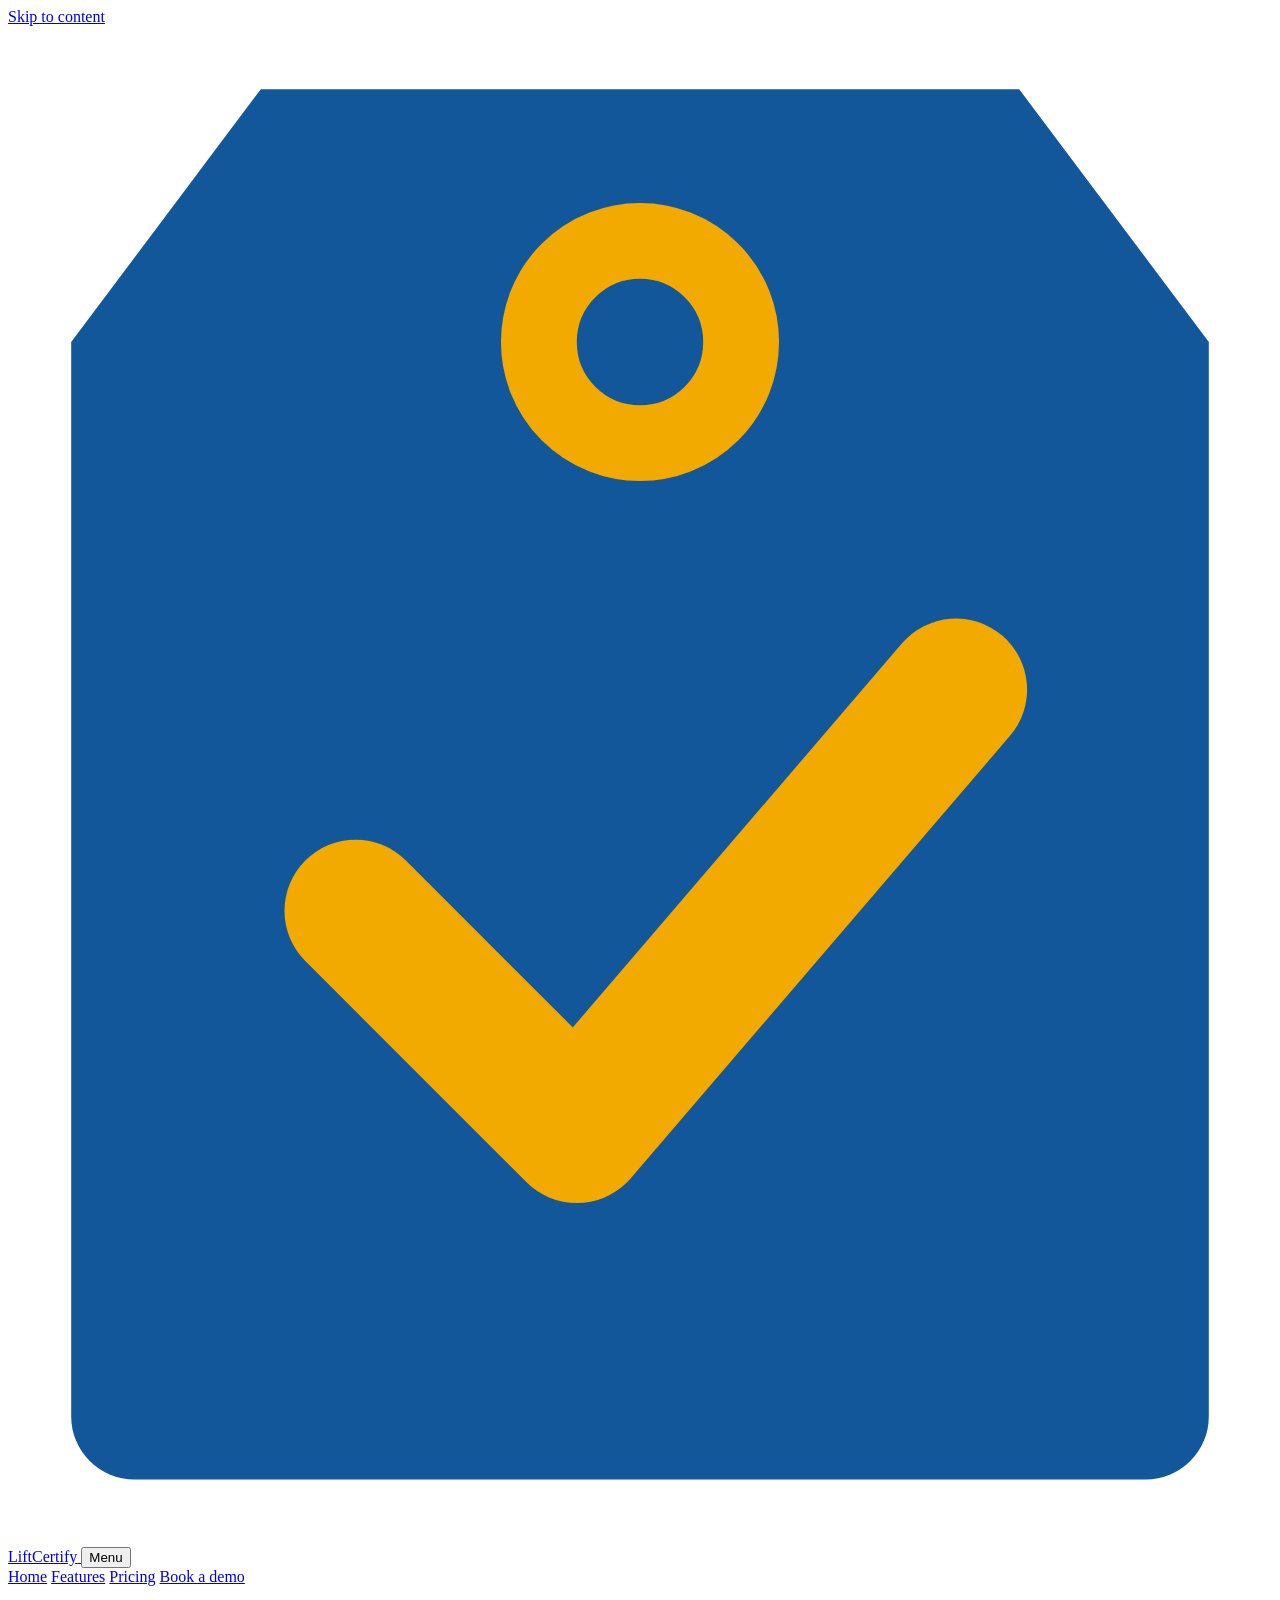
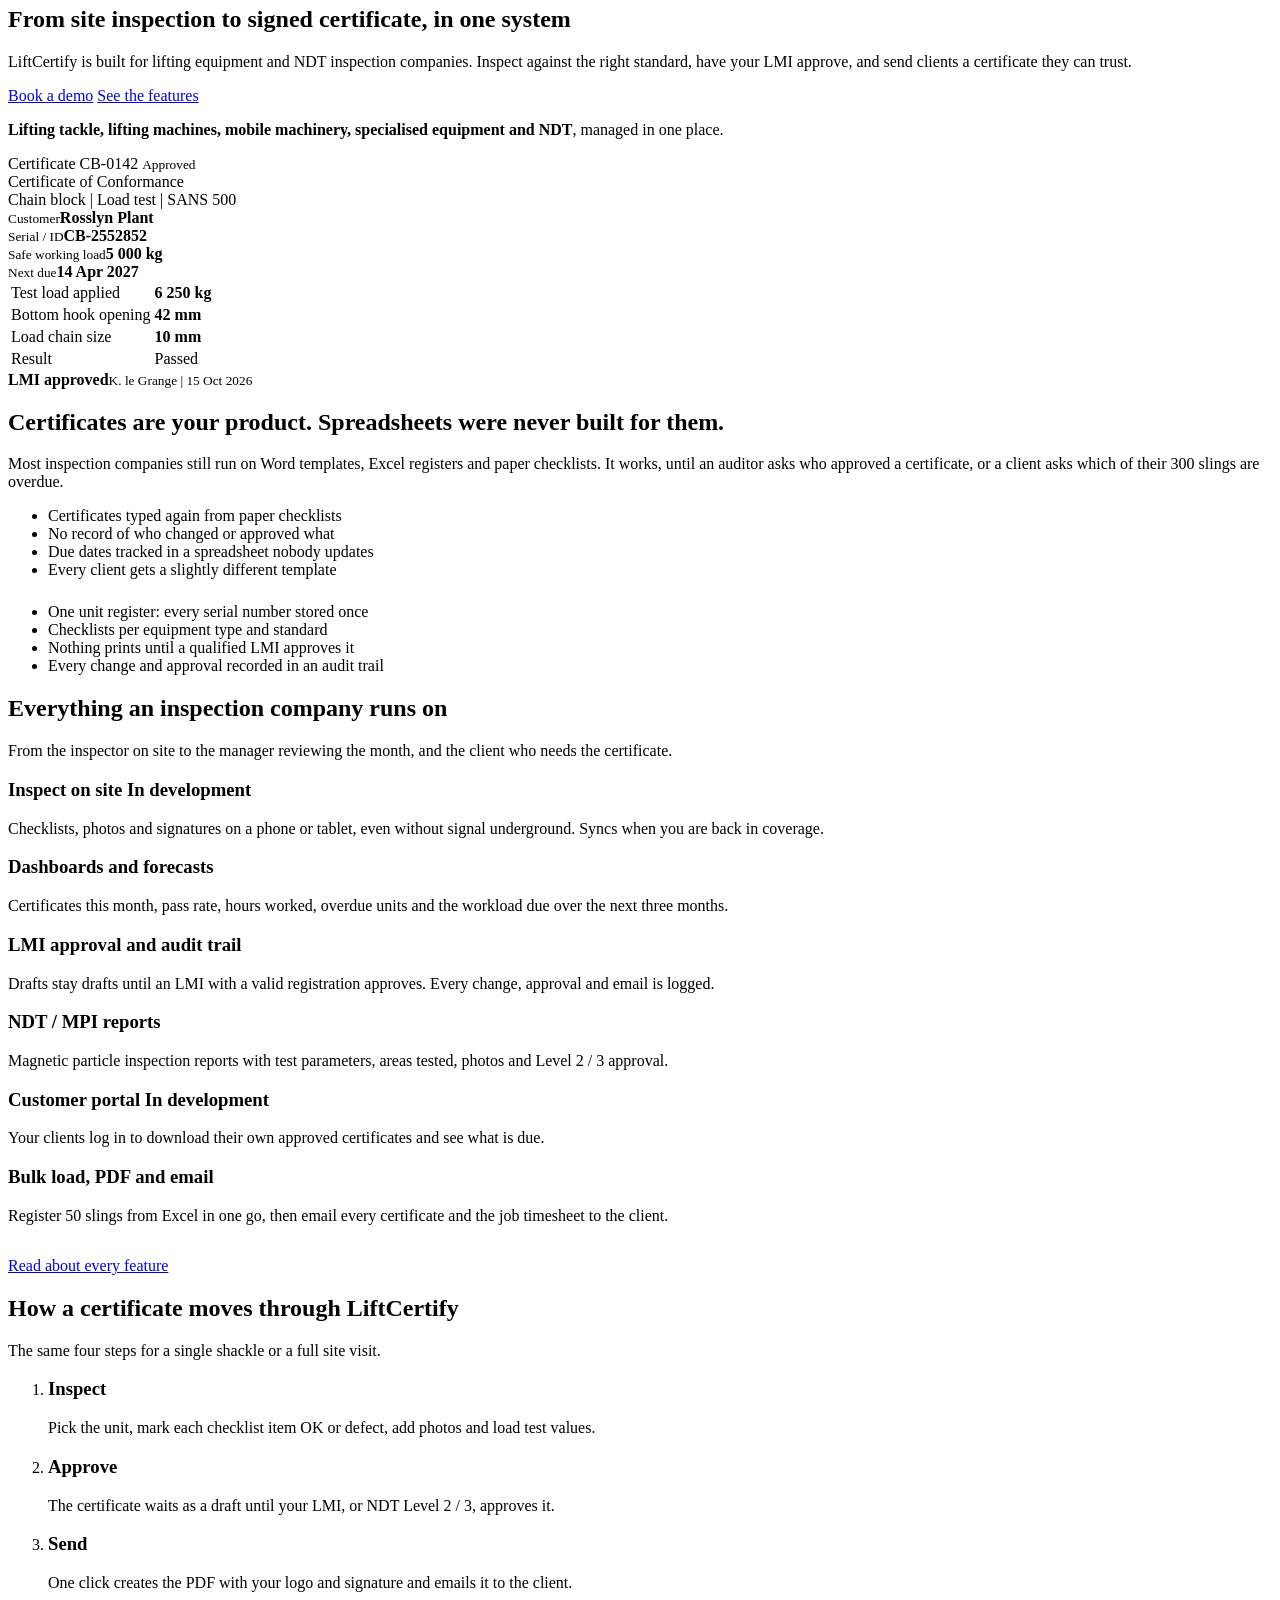
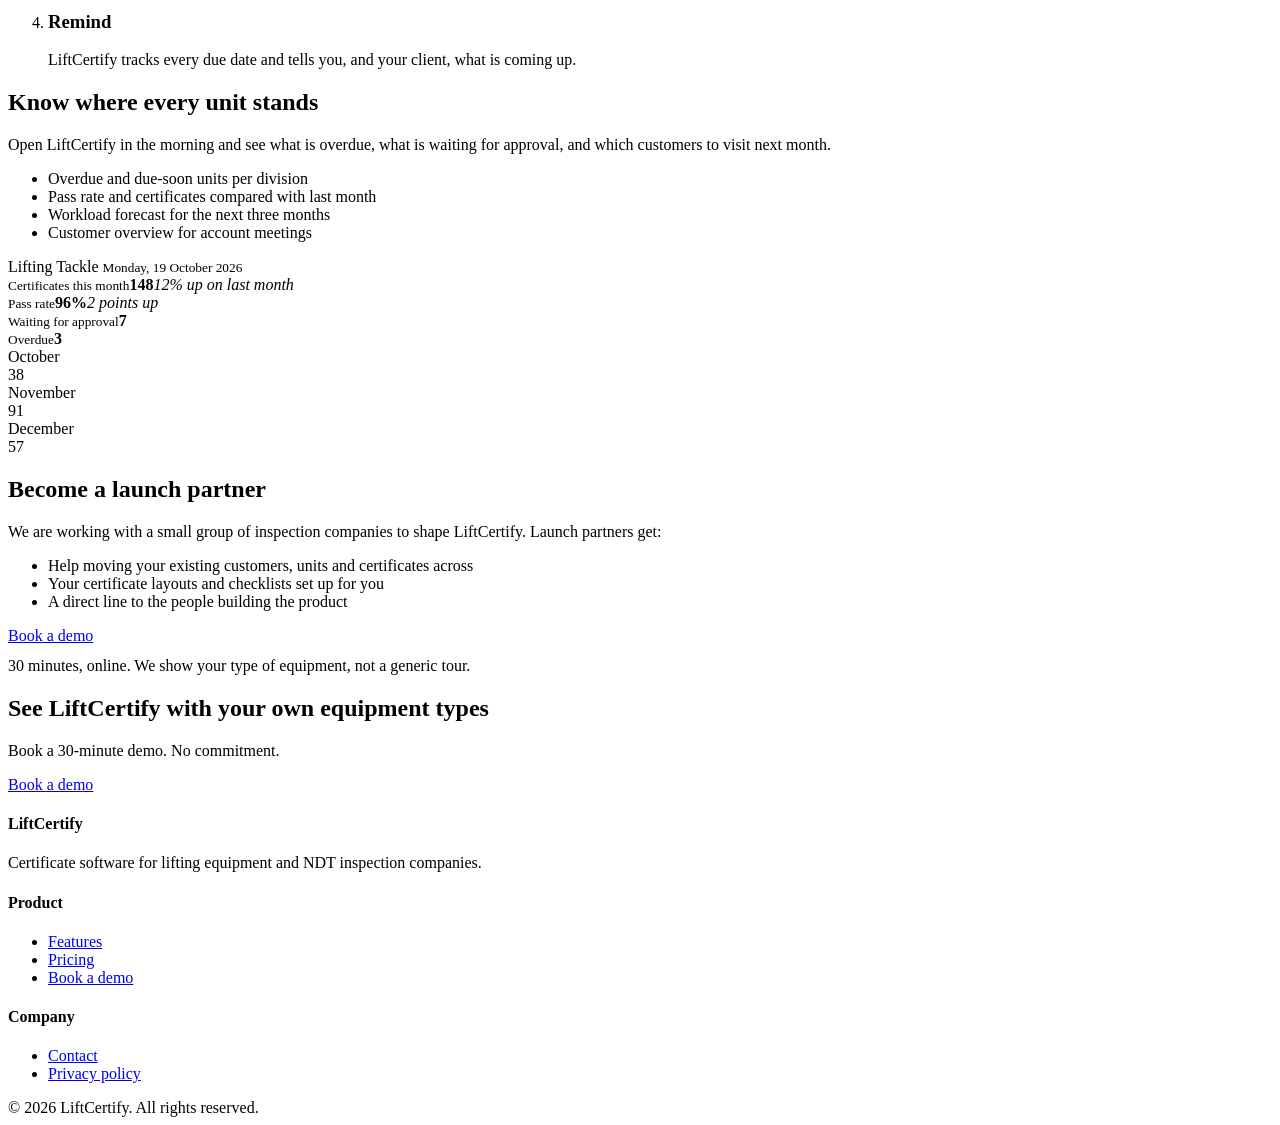
==== index.html @ 9e3fe544 "Add files via upload" ====
<!DOCTYPE html>
<html lang="en">
<head>
  <meta charset="utf-8">
  <meta name="viewport" content="width=device-width, initial-scale=1">
  <title>LiftCertify | Inspection certificates for lifting and NDT companies</title>
  <meta name="description" content="LiftCertify is certificate software for lifting equipment and NDT inspection companies: checklists per standard, LMI approval, audit trail, PDF and email, dashboards.">
  <link rel="icon" href="favicon.svg" type="image/svg+xml">
  <link rel="preconnect" href="https://fonts.googleapis.com">
  <link rel="preconnect" href="https://fonts.gstatic.com" crossorigin>
  <link href="https://fonts.googleapis.com/css2?family=IBM+Plex+Sans:wght@400;500;600&family=IBM+Plex+Sans+Condensed:wght@600;700&display=swap" rel="stylesheet">
  <link rel="stylesheet" href="css/styles.css">
</head>
<body>
  <a class="skip-link" href="#main">Skip to content</a>

  <header class="site-header">
    <div class="wrap">
      <a class="brand" href="index.html" aria-label="LiftCertify home">
        <svg class="brand-mark" viewBox="0 0 40 48" aria-hidden="true">
          <path d="M8 2h24l6 8v34a2 2 0 0 1-2 2H4a2 2 0 0 1-2-2V10z" fill="#13579B"/>
          <circle cx="20" cy="10" r="3.2" fill="none" stroke="#F2A900" stroke-width="2.4"/>
          <path d="M11 28l7 7 12-14" fill="none" stroke="#F2A900" stroke-width="4.5" stroke-linecap="round" stroke-linejoin="round"/>
        </svg>
        <span class="brand-name">Lift<span>Certify</span></span>
      </a>
      <button class="nav-toggle" aria-expanded="false" aria-controls="nav">Menu</button>
      <nav class="nav" id="nav" aria-label="Main">
        <a href="index.html" aria-current="page">Home</a>
        <a href="features.html">Features</a>
        <a href="contact.html">Pricing</a>
        <a class="btn btn-demo" href="contact.html#book">Book a demo</a>
      </nav>
    </div>
  </header>

  <main id="main">
    <!-- hero -->
    <section class="hero">
      <div class="wrap">
        <div>
          <h1>From site inspection to signed certificate, in one system</h1>
          <p class="lead">LiftCertify is built for lifting equipment and NDT inspection companies. Inspect against the right standard, have your LMI approve, and send clients a certificate they can trust.</p>
          <div class="hero-actions">
            <a class="btn btn-demo" href="contact.html#book">Book a demo</a>
            <a class="btn btn-light" href="features.html">See the features</a>
          </div>
          <p class="hero-proof"><strong>Lifting tackle, lifting machines, mobile machinery, specialised equipment and NDT</strong>, managed in one place.</p>
        </div>

        <div class="hero-visual" aria-label="Example of an approved certificate in LiftCertify">
          <div class="mock cert-mock">
            <div class="mock-bar">Certificate CB-0142 <small>Approved</small></div>
            <div class="mock-body">
              <div class="cert-title">Certificate of Conformance</div>
              <div class="cert-sub">Chain block  |  Load test  |  SANS 500</div>
              <div class="mock-grid">
                <div class="mock-field"><small>Customer</small><b>Rosslyn Plant</b></div>
                <div class="mock-field"><small>Serial / ID</small><b>CB-2552852</b></div>
                <div class="mock-field"><small>Safe working load</small><b>5 000 kg</b></div>
                <div class="mock-field"><small>Next due</small><b>14 Apr 2027</b></div>
              </div>
              <table class="cert-rows" aria-label="Load test criteria">
                <tr><td>Test load applied</td><td><b>6 250 kg</b></td></tr>
                <tr><td>Bottom hook opening</td><td><b>42 mm</b></td></tr>
                <tr><td>Load chain size</td><td><b>10 mm</b></td></tr>
                <tr><td>Result</td><td class="mock-pass">Passed</td></tr>
              </table>
            </div>
          </div>
          <div class="stamp" aria-hidden="true"><b>LMI approved</b><small>K. le Grange  |  15 Oct 2026</small></div>
        </div>
      </div>
      <div class="hazard" aria-hidden="true"></div>
    </section>

    <!-- problem / answer -->
    <section class="section">
      <div class="wrap two-col">
        <div>
          <h2>Certificates are your product. Spreadsheets were never built for them.</h2>
          <p class="lead">Most inspection companies still run on Word templates, Excel registers and paper checklists. It works, until an auditor asks who approved a certificate, or a client asks which of their 300 slings are overdue.</p>
        </div>
        <div>
          <ul class="check-list cross-list" aria-label="Without LiftCertify">
            <li>Certificates typed again from paper checklists</li>
            <li>No record of who changed or approved what</li>
            <li>Due dates tracked in a spreadsheet nobody updates</li>
            <li>Every client gets a slightly different template</li>
          </ul>
          <ul class="check-list" aria-label="With LiftCertify" style="margin-top:24px">
            <li>One unit register: every serial number stored once</li>
            <li>Checklists per equipment type and standard</li>
            <li>Nothing prints until a qualified LMI approves it</li>
            <li>Every change and approval recorded in an audit trail</li>
          </ul>
        </div>
      </div>
    </section>

    <!-- features overview, in order of what inspectors told us matters -->
    <section class="section section-grey">
      <div class="wrap">
        <div class="section-head">
          <h2>Everything an inspection company runs on</h2>
          <p>From the inspector on site to the manager reviewing the month, and the client who needs the certificate.</p>
        </div>
        <div class="feature-list">
          <div class="feature-item">
            <h3>Inspect on site <span class="tag-soon">In development</span></h3>
            <p>Checklists, photos and signatures on a phone or tablet, even without signal underground. Syncs when you are back in coverage.</p>
          </div>
          <div class="feature-item">
            <h3>Dashboards and forecasts</h3>
            <p>Certificates this month, pass rate, hours worked, overdue units and the workload due over the next three months.</p>
          </div>
          <div class="feature-item">
            <h3>LMI approval and audit trail</h3>
            <p>Drafts stay drafts until an LMI with a valid registration approves. Every change, approval and email is logged.</p>
          </div>
          <div class="feature-item">
            <h3>NDT / MPI reports</h3>
            <p>Magnetic particle inspection reports with test parameters, areas tested, photos and Level 2 / 3 approval.</p>
          </div>
          <div class="feature-item">
            <h3>Customer portal <span class="tag-soon">In development</span></h3>
            <p>Your clients log in to download their own approved certificates and see what is due.</p>
          </div>
          <div class="feature-item">
            <h3>Bulk load, PDF and email</h3>
            <p>Register 50 slings from Excel in one go, then email every certificate and the job timesheet to the client.</p>
          </div>
        </div>
        <p style="margin-top:32px"><a href="features.html">Read about every feature</a></p>
      </div>
    </section>

    <!-- how it works: a real sequence -->
    <section class="section section-navy">
      <div class="wrap">
        <div class="section-head">
          <h2>How a certificate moves through LiftCertify</h2>
          <p>The same four steps for a single shackle or a full site visit.</p>
        </div>
        <ol class="steps">
          <li><h3>Inspect</h3><p>Pick the unit, mark each checklist item OK or defect, add photos and load test values.</p></li>
          <li><h3>Approve</h3><p>The certificate waits as a draft until your LMI, or NDT Level 2 / 3, approves it.</p></li>
          <li><h3>Send</h3><p>One click creates the PDF with your logo and signature and emails it to the client.</p></li>
          <li><h3>Remind</h3><p>LiftCertify tracks every due date and tells you, and your client, what is coming up.</p></li>
        </ol>
      </div>
    </section>

    <!-- dashboard preview -->
    <section class="section">
      <div class="wrap two-col" style="align-items:center">
        <div>
          <h2>Know where every unit stands</h2>
          <p class="lead">Open LiftCertify in the morning and see what is overdue, what is waiting for approval, and which customers to visit next month.</p>
          <ul class="check-list">
            <li>Overdue and due-soon units per division</li>
            <li>Pass rate and certificates compared with last month</li>
            <li>Workload forecast for the next three months</li>
            <li>Customer overview for account meetings</li>
          </ul>
        </div>
        <div class="mock" aria-label="Example of the LiftCertify dashboard">
          <div class="mock-bar">Lifting Tackle <small>Monday, 19 October 2026</small></div>
          <div class="mock-body">
            <div class="kpis">
              <div class="kpi"><small>Certificates this month</small><b>148</b><em>12% up on last month</em></div>
              <div class="kpi"><small>Pass rate</small><b>96%</b><em>2 points up</em></div>
              <div class="kpi warn"><small>Waiting for approval</small><b>7</b></div>
              <div class="kpi bad"><small>Overdue</small><b>3</b></div>
            </div>
            <div class="forecast" aria-label="Units due per month">
              <div class="forecast-row"><span>October</span><div class="forecast-bar" style="width:42%"></div><span>38</span></div>
              <div class="forecast-row"><span>November</span><div class="forecast-bar" style="width:100%"></div><span>91</span></div>
              <div class="forecast-row"><span>December</span><div class="forecast-bar" style="width:63%"></div><span>57</span></div>
            </div>
          </div>
        </div>
      </div>
    </section>

    <!-- launch partners: placeholder until testimonials exist -->
    <section class="section section-grey">
      <div class="wrap">
        <div class="partner">
          <div>
            <h2>Become a launch partner</h2>
            <p class="lead">We are working with a small group of inspection companies to shape LiftCertify. Launch partners get:</p>
            <ul>
              <li>Help moving your existing customers, units and certificates across</li>
              <li>Your certificate layouts and checklists set up for you</li>
              <li>A direct line to the people building the product</li>
            </ul>
          </div>
          <div>
            <a class="btn btn-demo" href="contact.html#book">Book a demo</a>
            <p class="form-note" style="margin-top:12px">30 minutes, online. We show your type of equipment, not a generic tour.</p>
          </div>
        </div>
      </div>
    </section>
  </main>

  <section class="cta-band">
    <div class="wrap">
      <div>
        <h2>See LiftCertify with your own equipment types</h2>
        <p>Book a 30-minute demo. No commitment.</p>
      </div>
      <a class="btn btn-demo" href="contact.html#book">Book a demo</a>
    </div>
  </section>

  <footer class="site-footer">
    <div class="wrap">
      <div class="footer-grid">
        <div>
          <h4>LiftCertify</h4>
          <p>Certificate software for lifting equipment and NDT inspection companies.</p>
        </div>
        <div>
          <h4>Product</h4>
          <ul>
            <li><a href="features.html">Features</a></li>
            <li><a href="contact.html">Pricing</a></li>
            <li><a href="contact.html#book">Book a demo</a></li>
          </ul>
        </div>
        <div>
          <h4>Company</h4>
          <ul>
            <li><a href="contact.html#contact">Contact</a></li>
            <li><a href="privacy.html">Privacy policy</a></li>
          </ul>
        </div>
      </div>
      <div class="footer-bottom">&copy; <span data-year>2026</span> LiftCertify. All rights reserved.</div>
    </div>
  </footer>

  <script src="js/site.js"></script>
</body>
</html>
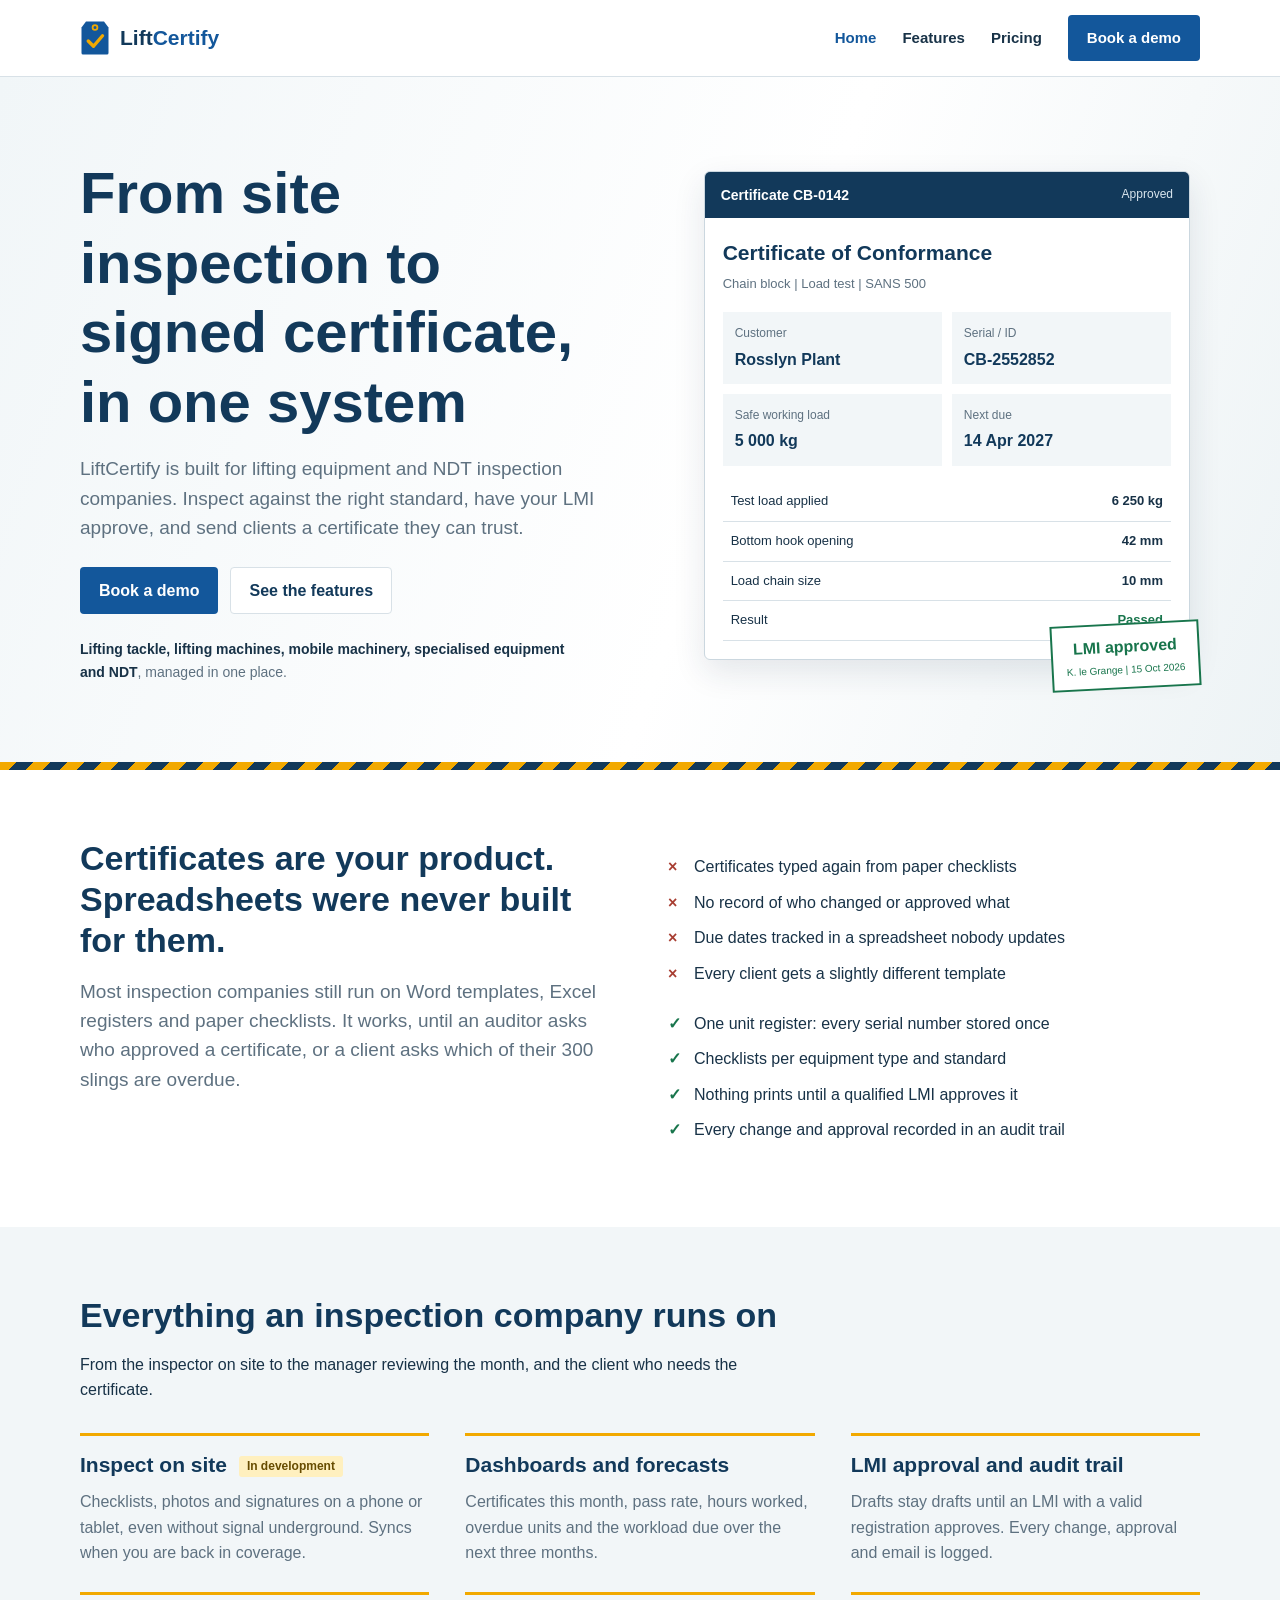
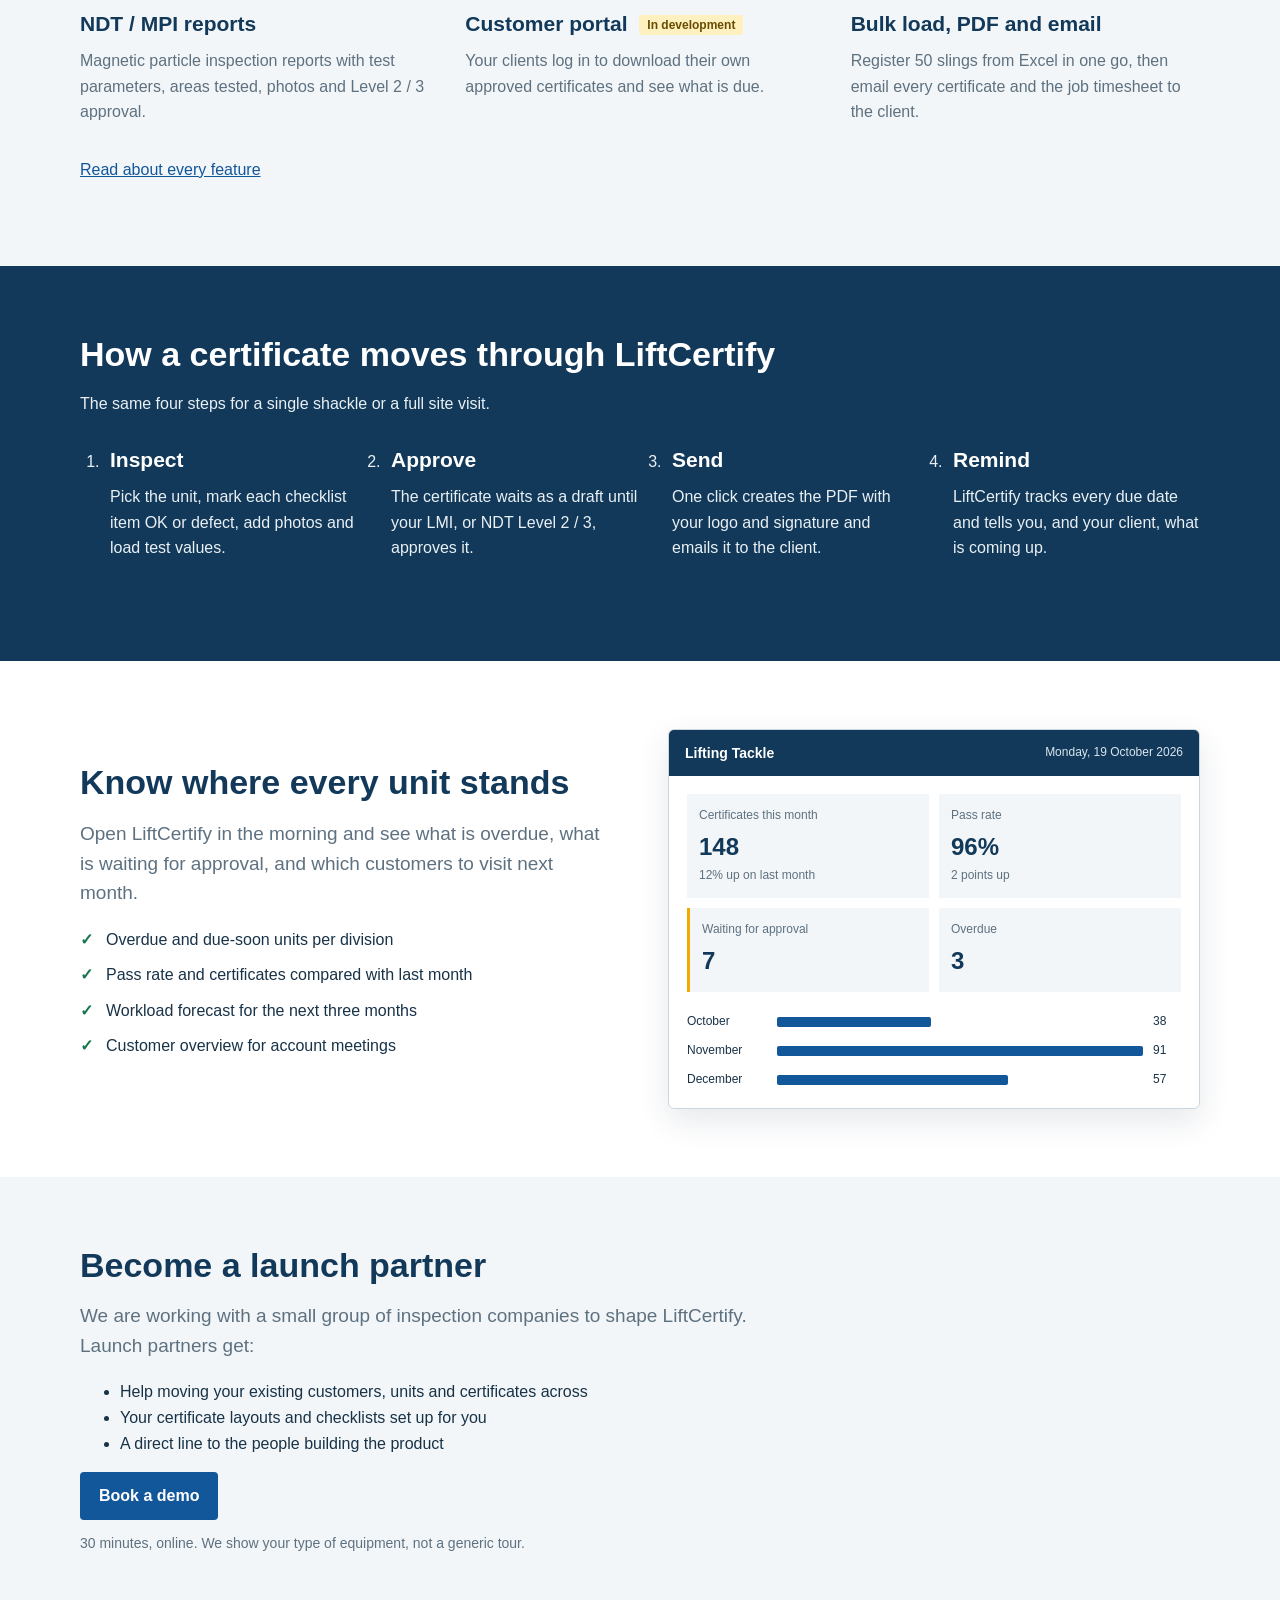
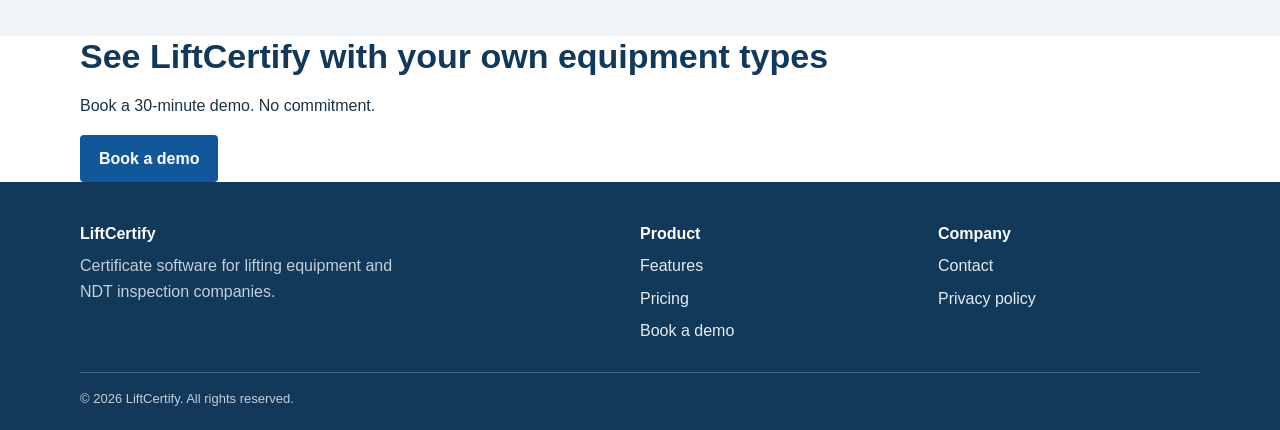
==== commit aafda39e: "Fix stylesheet paths and logo size" ====
--- a/index.html
+++ b/index.html
@@ -17,7 +17,7 @@
   <header class="site-header">
     <div class="wrap">
       <a class="brand" href="index.html" aria-label="LiftCertify home">
-        <svg class="brand-mark" viewBox="0 0 40 48" aria-hidden="true">
+        <svg class="brand-mark" width="30" height="36" viewBox="0 0 40 48" aria-hidden="true">
           <path d="M8 2h24l6 8v34a2 2 0 0 1-2 2H4a2 2 0 0 1-2-2V10z" fill="#13579B"/>
           <circle cx="20" cy="10" r="3.2" fill="none" stroke="#F2A900" stroke-width="2.4"/>
           <path d="M11 28l7 7 12-14" fill="none" stroke="#F2A900" stroke-width="4.5" stroke-linecap="round" stroke-linejoin="round"/>
--- a/css/styles.css
+++ b/css/styles.css
@@ -0,0 +1,959 @@
+:root {
+  color-scheme: light;
+  --ink: #183247;
+  --navy: #12395a;
+  --blue: #13579b;
+  --blue-dark: #104579;
+  --amber: #f2a900;
+  --paper: #ffffff;
+  --surface: #f2f6f8;
+  --line: #d8e1e7;
+  --muted: #5e7180;
+  --green: #18754c;
+  --red: #a83e32;
+  font-family: "IBM Plex Sans", sans-serif;
+  color: var(--ink);
+  background: var(--paper);
+}
+
+* {
+  box-sizing: border-box;
+}
+
+html {
+  scroll-behavior: smooth;
+}
+
+body {
+  min-width: 320px;
+  margin: 0;
+  font-size: 16px;
+  line-height: 1.6;
+}
+
+img,
+svg {
+  display: block;
+}
+
+a {
+  color: var(--blue);
+}
+
+a:hover {
+  color: var(--blue-dark);
+}
+
+button,
+input,
+select,
+textarea {
+  font: inherit;
+}
+
+button,
+a {
+  touch-action: manipulation;
+}
+
+:focus-visible {
+  outline: 3px solid var(--amber);
+  outline-offset: 3px;
+}
+
+.wrap {
+  width: min(1120px, calc(100% - 40px));
+  margin-inline: auto;
+}
+
+.skip-link {
+  position: absolute;
+  z-index: 10;
+  top: 8px;
+  left: 8px;
+  padding: 8px 12px;
+  transform: translateY(-150%);
+  color: var(--paper);
+  background: var(--navy);
+}
+
+.skip-link:focus {
+  transform: translateY(0);
+}
+
+.site-header {
+  position: relative;
+  z-index: 2;
+  border-bottom: 1px solid var(--line);
+  background: var(--paper);
+}
+
+.site-header > .wrap,
+.site-header .wrap {
+  display: flex;
+  min-height: 76px;
+  align-items: center;
+  justify-content: space-between;
+  gap: 24px;
+}
+
+.brand {
+  display: inline-flex;
+  align-items: center;
+  gap: 10px;
+  color: var(--navy);
+  text-decoration: none;
+}
+
+.brand-mark {
+  flex: none;
+  width: 30px;
+  height: 36px;
+}
+
+.brand-name {
+  font-size: 21px;
+  font-weight: 700;
+}
+
+.brand-name span {
+  color: var(--blue);
+}
+
+.nav {
+  display: flex;
+  align-items: center;
+  gap: 26px;
+}
+
+.nav a {
+  color: var(--ink);
+  font-size: 15px;
+  font-weight: 600;
+  text-decoration: none;
+}
+
+.nav a:hover,
+.nav a[aria-current="page"] {
+  color: var(--blue);
+}
+
+.nav .btn-demo {
+  color: var(--paper);
+}
+
+.nav-toggle {
+  display: none;
+  padding: 8px 12px;
+  border: 1px solid var(--line);
+  border-radius: 4px;
+  color: var(--ink);
+  background: var(--paper);
+  cursor: pointer;
+}
+
+h1,
+h2,
+h3,
+h4,
+p {
+  margin-top: 0;
+}
+
+h1,
+h2,
+h3,
+h4 {
+  color: var(--navy);
+  line-height: 1.2;
+}
+
+h1,
+h2 {
+  font-family: "IBM Plex Sans Condensed", "IBM Plex Sans", sans-serif;
+}
+
+h1 {
+  max-width: 760px;
+  margin-bottom: 18px;
+  font-size: clamp(38px, 5vw, 58px);
+}
+
+h2 {
+  margin-bottom: 16px;
+  font-size: 34px;
+}
+
+h3 {
+  margin-bottom: 12px;
+  font-size: 21px;
+}
+
+.lead {
+  max-width: 720px;
+  color: var(--muted);
+  font-size: 19px;
+  line-height: 1.55;
+}
+
+.btn {
+  display: inline-flex;
+  min-height: 46px;
+  align-items: center;
+  justify-content: center;
+  padding: 10px 18px;
+  border: 1px solid transparent;
+  border-radius: 4px;
+  font-weight: 600;
+  text-align: center;
+  text-decoration: none;
+  cursor: pointer;
+}
+
+.btn-demo {
+  color: var(--paper);
+  background: var(--blue);
+}
+
+.btn-demo:hover {
+  color: var(--paper);
+  background: var(--blue-dark);
+}
+
+.btn-light {
+  border-color: var(--line);
+  color: var(--navy);
+  background: var(--paper);
+}
+
+.btn-outline {
+  border-color: var(--blue);
+  color: var(--blue);
+  background: transparent;
+}
+
+.btn-outline:hover {
+  color: var(--paper);
+  background: var(--blue);
+}
+
+.hero {
+  position: relative;
+  overflow: hidden;
+  padding: 76px 0 82px;
+  background: linear-gradient(110deg, #f1f6f8 0%, #fff 57%, #edf3f5 100%);
+}
+
+.hero > .wrap {
+  display: grid;
+  grid-template-columns: 1.05fr 0.95fr;
+  align-items: center;
+  gap: 54px;
+}
+
+.hero .lead {
+  margin-bottom: 24px;
+}
+
+.hero-actions {
+  display: flex;
+  flex-wrap: wrap;
+  gap: 12px;
+}
+
+.hero-proof {
+  max-width: 500px;
+  margin: 24px 0 0;
+  color: var(--muted);
+  font-size: 14px;
+}
+
+.hero-proof strong {
+  color: var(--ink);
+}
+
+.hero-visual {
+  position: relative;
+  padding: 18px 10px 28px;
+}
+
+.hazard {
+  position: absolute;
+  right: 0;
+  bottom: 0;
+  left: 0;
+  height: 8px;
+  background: repeating-linear-gradient(135deg, var(--amber) 0 12px, var(--navy) 12px 24px);
+}
+
+.section {
+  padding: 68px 0;
+}
+
+.section-grey {
+  background: var(--surface);
+}
+
+.section-navy {
+  color: #e9f0f4;
+  background: var(--navy);
+}
+
+.section-navy h2,
+.section-navy h3 {
+  color: var(--paper);
+}
+
+.two-col {
+  display: grid;
+  grid-template-columns: repeat(2, minmax(0, 1fr));
+  align-items: start;
+  gap: 56px;
+}
+
+.section-head {
+  max-width: 700px;
+  margin-bottom: 30px;
+}
+
+.check-list,
+.cross-list {
+  display: grid;
+  gap: 10px;
+  padding: 0;
+  list-style: none;
+}
+
+.check-list li,
+.cross-list li {
+  position: relative;
+  padding-left: 26px;
+}
+
+.check-list li::before,
+.cross-list li::before {
+  position: absolute;
+  left: 0;
+  color: var(--green);
+  font-weight: 700;
+  content: "✓";
+}
+
+.cross-list li::before {
+  color: var(--red);
+  content: "×";
+}
+
+.feature-list {
+  display: grid;
+  grid-template-columns: repeat(3, minmax(0, 1fr));
+  gap: 26px 36px;
+}
+
+.feature-item {
+  padding-top: 16px;
+  border-top: 3px solid var(--amber);
+}
+
+.feature-item p {
+  margin-bottom: 0;
+  color: var(--muted);
+}
+
+.steps {
+  display: grid;
+  grid-template-columns: repeat(4, minmax(0, 1fr));
+  gap: 28px;
+  padding-left: 24px;
+}
+
+.steps li {
+  padding-left: 6px;
+}
+
+.page-head {
+  padding: 60px 0 48px;
+  background: linear-gradient(110deg, #f1f6f8, #fff 75%);
+}
+
+.page-head h1 {
+  font-size: 46px;
+}
+
+.page-head .lead {
+  margin-bottom: 0;
+}
+
+.split {
+  display: grid;
+  grid-template-columns: minmax(0, 0.9fr) minmax(0, 1.1fr);
+  align-items: center;
+  gap: 56px;
+  padding: 52px 0;
+  border-bottom: 1px solid var(--line);
+}
+
+.split.reverse > :first-child {
+  order: 2;
+}
+
+.split.reverse > :last-child {
+  order: 1;
+}
+
+.split-text p,
+.split-text ul {
+  color: var(--muted);
+}
+
+.tag-soon {
+  display: inline-block;
+  margin-left: 6px;
+  padding: 3px 8px;
+  border-radius: 3px;
+  color: #674c00;
+  background: #fff0bf;
+  font-family: "IBM Plex Sans", sans-serif;
+  font-size: 12px;
+  font-weight: 600;
+  vertical-align: middle;
+}
+
+.mock {
+  overflow: hidden;
+  border: 1px solid #cbd7df;
+  border-radius: 6px;
+  background: var(--paper);
+  box-shadow: 0 12px 32px #1832471c;
+}
+
+.mock-bar {
+  display: flex;
+  min-height: 46px;
+  align-items: center;
+  justify-content: space-between;
+  gap: 12px;
+  padding: 10px 16px;
+  color: var(--paper);
+  background: var(--navy);
+  font-size: 14px;
+  font-weight: 600;
+}
+
+.mock-bar small {
+  color: #d9e5ed;
+  font-size: 12px;
+  font-weight: 400;
+}
+
+.mock-body {
+  padding: 18px;
+}
+
+.cert-title {
+  color: var(--navy);
+  font-size: 21px;
+  font-weight: 700;
+}
+
+.cert-sub {
+  margin: 4px 0 18px;
+  color: var(--muted);
+  font-size: 13px;
+}
+
+.mock-grid,
+.kpis {
+  display: grid;
+  grid-template-columns: repeat(2, minmax(0, 1fr));
+  gap: 10px;
+}
+
+.mock-field,
+.kpi {
+  padding: 12px;
+  background: var(--surface);
+}
+
+.mock-field small,
+.kpi small,
+.kpi em {
+  display: block;
+  color: var(--muted);
+  font-size: 12px;
+  font-style: normal;
+}
+
+.mock-field b,
+.kpi b {
+  display: block;
+  margin-top: 3px;
+  color: var(--navy);
+}
+
+.cert-rows,
+.mtable {
+  width: 100%;
+  border-collapse: collapse;
+  font-size: 13px;
+}
+
+.cert-rows {
+  margin-top: 16px;
+}
+
+.cert-rows td,
+.mtable td,
+.mtable th {
+  padding: 9px 8px;
+  border-bottom: 1px solid var(--line);
+  text-align: left;
+}
+
+.cert-rows td:last-child {
+  text-align: right;
+}
+
+.mock-pass,
+.badge.ok {
+  color: var(--green);
+  font-weight: 700;
+}
+
+.stamp {
+  position: absolute;
+  right: 0;
+  bottom: 0;
+  display: grid;
+  gap: 2px;
+  padding: 9px 13px;
+  transform: rotate(-3deg);
+  border: 2px solid var(--green);
+  color: var(--green);
+  background: var(--paper);
+  text-align: center;
+}
+
+.stamp small {
+  font-size: 10px;
+}
+
+.kpi b {
+  font-size: 24px;
+}
+
+.kpi.warn {
+  border-left: 3px solid var(--amber);
+}
+
+.kpi.bad,
+.badge.bad {
+  color: var(--red);
+}
+
+.forecast {
+  display: grid;
+  gap: 10px;
+  margin-top: 20px;
+}
+
+.forecast-row {
+  display: grid;
+  grid-template-columns: 80px 1fr 28px;
+  align-items: center;
+  gap: 10px;
+  font-size: 12px;
+}
+
+.forecast-bar {
+  height: 10px;
+  border-radius: 2px;
+  background: var(--blue);
+}
+
+.badge {
+  display: inline-block;
+  padding: 2px 7px;
+  border-radius: 3px;
+  background: var(--surface);
+  font-size: 11px;
+  white-space: nowrap;
+}
+
+.badge.wait {
+  color: #765800;
+}
+
+.badge.na {
+  color: var(--muted);
+}
+
+.mock-line {
+  height: 1px;
+  margin: 16px 0;
+  background: var(--line);
+}
+
+.mock-actions {
+  display: flex;
+  flex-wrap: wrap;
+  gap: 8px;
+  margin-top: 16px;
+}
+
+.mock-btn {
+  padding: 5px 8px;
+  border: 1px solid var(--line);
+  border-radius: 3px;
+  color: var(--blue);
+  font-size: 11px;
+}
+
+.mock-btn.amber {
+  border-color: var(--amber);
+  color: #674c00;
+}
+
+.mock-btn.navy {
+  color: var(--paper);
+  background: var(--navy);
+}
+
+.phone {
+  max-width: 390px;
+  justify-self: center;
+  overflow: hidden;
+  border: 8px solid #273b4a;
+  border-radius: 20px;
+  background: var(--paper);
+  box-shadow: 0 12px 32px #1832471c;
+}
+
+.phone-offline {
+  padding: 8px 12px;
+  color: #674c00;
+  background: #fff0bf;
+  font-size: 12px;
+}
+
+.chk {
+  display: flex;
+  align-items: center;
+  justify-content: space-between;
+  gap: 8px;
+  padding: 12px;
+  border-bottom: 1px solid var(--line);
+  font-size: 12px;
+}
+
+.pills {
+  display: flex;
+  gap: 4px;
+}
+
+.pill {
+  padding: 3px 6px;
+  border-radius: 3px;
+  background: var(--surface);
+  white-space: nowrap;
+}
+
+.pill.ok {
+  color: var(--green);
+  background: #e5f3ec;
+}
+
+.pill.bad {
+  color: var(--red);
+  background: #f9e9e6;
+}
+
+.pricing-box {
+  padding: 26px;
+  border-top: 4px solid var(--amber);
+  background: var(--paper);
+}
+
+.billing-options {
+  display: grid;
+  gap: 16px;
+  margin: 22px 0;
+}
+
+.billing-options > div {
+  display: grid;
+  gap: 3px;
+}
+
+.billing-options span {
+  color: var(--muted);
+}
+
+.contact-grid {
+  display: grid;
+  grid-template-columns: minmax(0, 0.9fr) minmax(0, 1.1fr);
+  align-items: start;
+  gap: 56px;
+}
+
+.book-options {
+  display: grid;
+  gap: 14px;
+  margin: 26px 0;
+}
+
+.book-option {
+  padding: 16px 0;
+  border-top: 1px solid var(--line);
+}
+
+.book-option p {
+  margin-bottom: 12px;
+  color: var(--muted);
+}
+
+.faq details {
+  padding: 12px 0;
+  border-top: 1px solid var(--line);
+}
+
+.faq summary {
+  color: var(--navy);
+  font-weight: 600;
+  cursor: pointer;
+}
+
+.faq details p {
+  margin: 10px 0 0;
+  color: var(--muted);
+}
+
+.form {
+  padding: 26px;
+  border: 1px solid var(--line);
+  border-radius: 5px;
+  background: var(--paper);
+}
+
+.form-note {
+  color: var(--muted);
+  font-size: 14px;
+}
+
+.field-row {
+  display: grid;
+  grid-template-columns: repeat(2, minmax(0, 1fr));
+  gap: 14px;
+}
+
+.field {
+  display: grid;
+  gap: 6px;
+  margin-bottom: 16px;
+}
+
+.field label {
+  color: var(--navy);
+  font-size: 14px;
+  font-weight: 600;
+}
+
+.field input,
+.field select,
+.field textarea {
+  width: 100%;
+  min-height: 44px;
+  padding: 9px 11px;
+  border: 1px solid #b9c8d2;
+  border-radius: 3px;
+  color: var(--ink);
+  background: var(--paper);
+}
+
+.field textarea {
+  min-height: 100px;
+  resize: vertical;
+}
+
+.form-status {
+  min-height: 1.6em;
+  margin: 12px 0 0;
+  color: var(--green);
+  font-weight: 600;
+}
+
+.form-status[data-error="true"] {
+  color: var(--red);
+}
+
+.site-footer {
+  padding: 42px 0 20px;
+  color: #dce7ed;
+  background: var(--navy);
+}
+
+.site-footer h4 {
+  margin-bottom: 10px;
+  color: var(--paper);
+}
+
+.site-footer p {
+  max-width: 340px;
+  color: #c1d0d9;
+}
+
+.site-footer a {
+  color: #e4edf2;
+  text-decoration: none;
+}
+
+.site-footer a:hover {
+  color: var(--amber);
+}
+
+.footer-grid {
+  display: grid;
+  grid-template-columns: 2fr 1fr 1fr;
+  gap: 36px;
+  padding-bottom: 28px;
+}
+
+.footer-grid ul {
+  display: grid;
+  gap: 7px;
+  margin: 0;
+  padding: 0;
+  list-style: none;
+}
+
+.footer-bottom {
+  padding-top: 16px;
+  border-top: 1px solid #ffffff35;
+  color: #c1d0d9;
+  font-size: 13px;
+}
+
+@media (max-width: 760px) {
+  .site-header .wrap {
+    min-height: 68px;
+    flex-wrap: wrap;
+    gap: 0;
+    padding-block: 12px;
+  }
+
+  .nav-toggle {
+    display: inline-flex;
+  }
+
+  .nav {
+    display: none;
+    width: 100%;
+    align-items: stretch;
+    flex-direction: column;
+    gap: 0;
+    padding-top: 10px;
+  }
+
+  .nav.is-open {
+    display: flex;
+  }
+
+  .nav a:not(.btn) {
+    padding: 10px 2px;
+  }
+
+  .nav .btn {
+    margin-top: 8px;
+  }
+
+  .hero {
+    padding: 52px 0 66px;
+  }
+
+  .hero > .wrap,
+  .two-col,
+  .contact-grid,
+  .split {
+    grid-template-columns: 1fr;
+    gap: 30px;
+  }
+
+  .hero-visual {
+    width: min(100%, 520px);
+    margin-inline: auto;
+  }
+
+  .feature-list {
+    grid-template-columns: repeat(2, minmax(0, 1fr));
+  }
+
+  .steps {
+    grid-template-columns: repeat(2, minmax(0, 1fr));
+  }
+
+  .split.reverse > :first-child,
+  .split.reverse > :last-child {
+    order: initial;
+  }
+
+  .split {
+    padding: 38px 0;
+  }
+}
+
+@media (max-width: 500px) {
+  .wrap {
+    width: min(100% - 32px, 1120px);
+  }
+
+  h1 {
+    font-size: 38px;
+  }
+
+  h2 {
+    font-size: 29px;
+  }
+
+  .lead {
+    font-size: 17px;
+  }
+
+  .section {
+    padding: 48px 0;
+  }
+
+  .page-head {
+    padding: 42px 0 34px;
+  }
+
+  .page-head h1 {
+    font-size: 38px;
+  }
+
+  .feature-list,
+  .steps,
+  .field-row,
+  .footer-grid {
+    grid-template-columns: 1fr;
+  }
+
+  .mock-body,
+  .form {
+    padding: 14px;
+  }
+
+  .mtable {
+    font-size: 11px;
+  }
+
+  .mtable td,
+  .mtable th {
+    padding: 7px 5px;
+  }
+}
+
+@media (prefers-reduced-motion: reduce) {
+  html {
+    scroll-behavior: auto;
+  }
+}
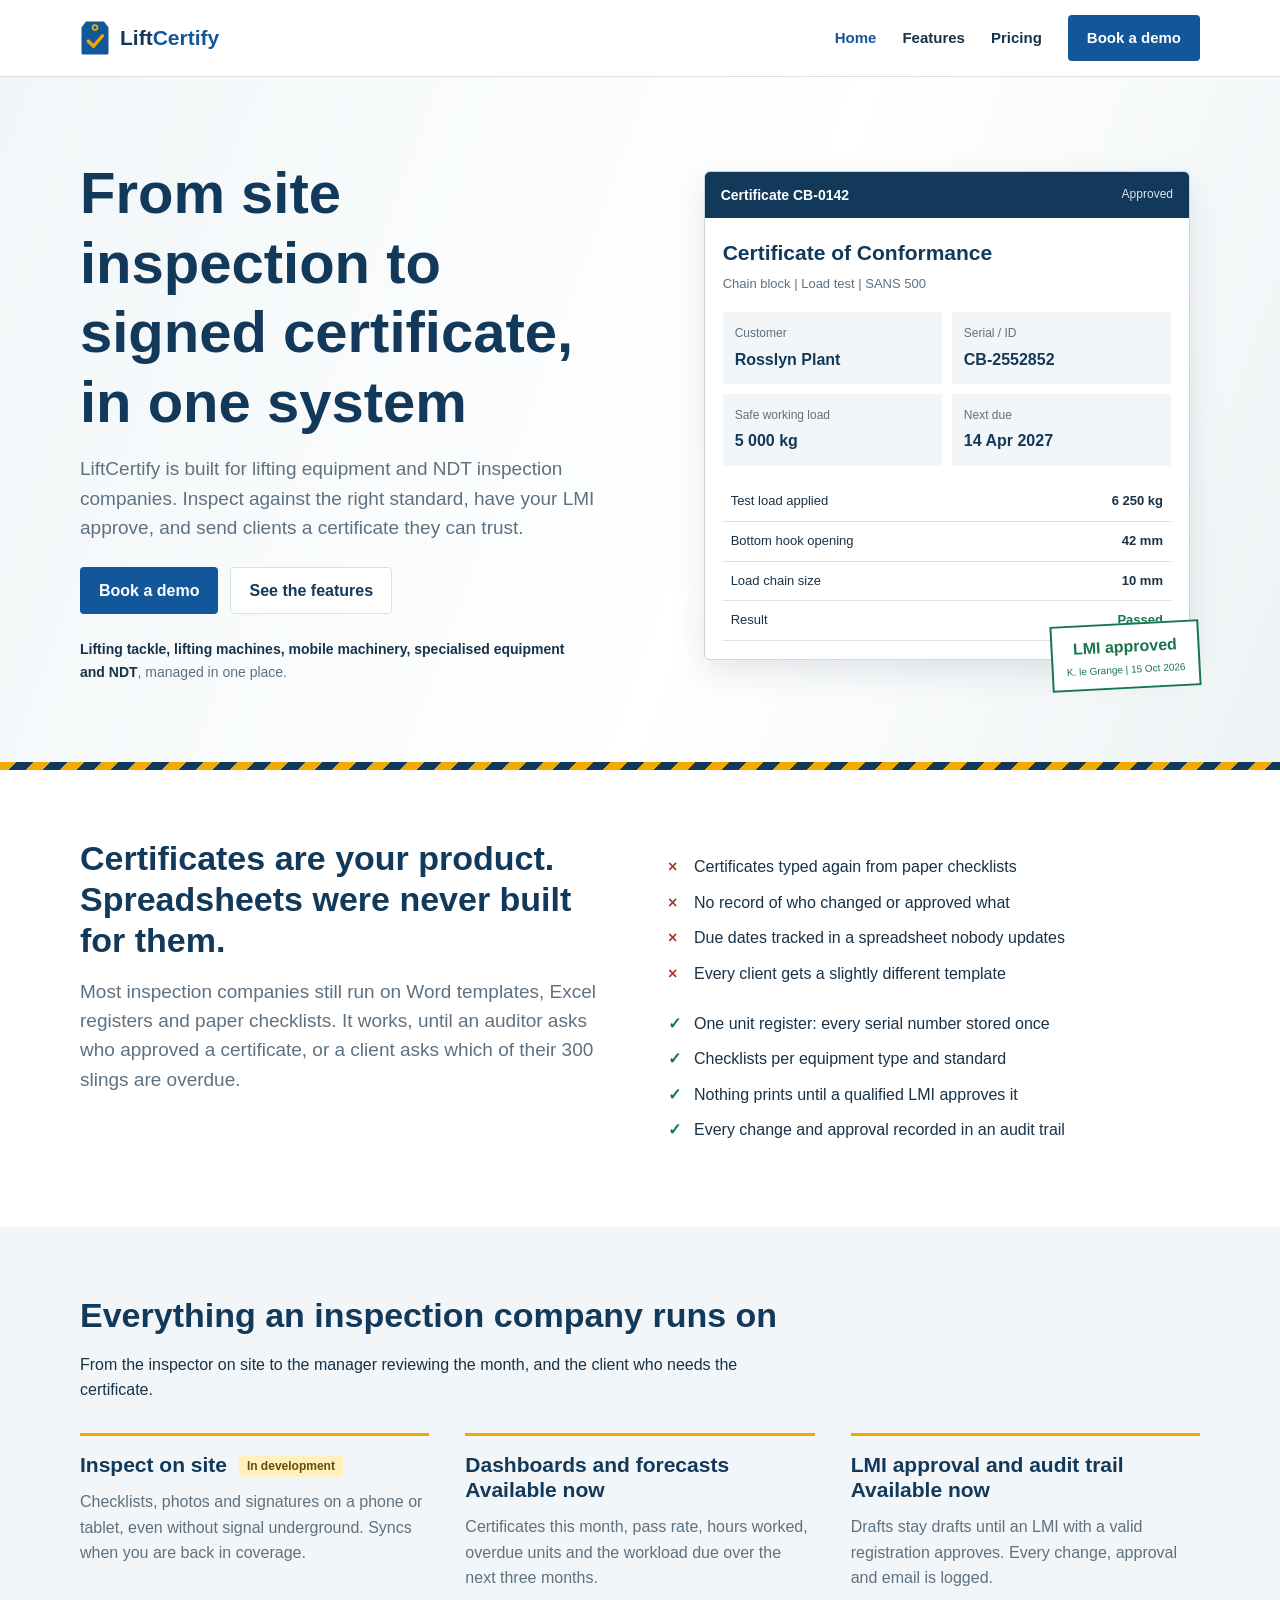
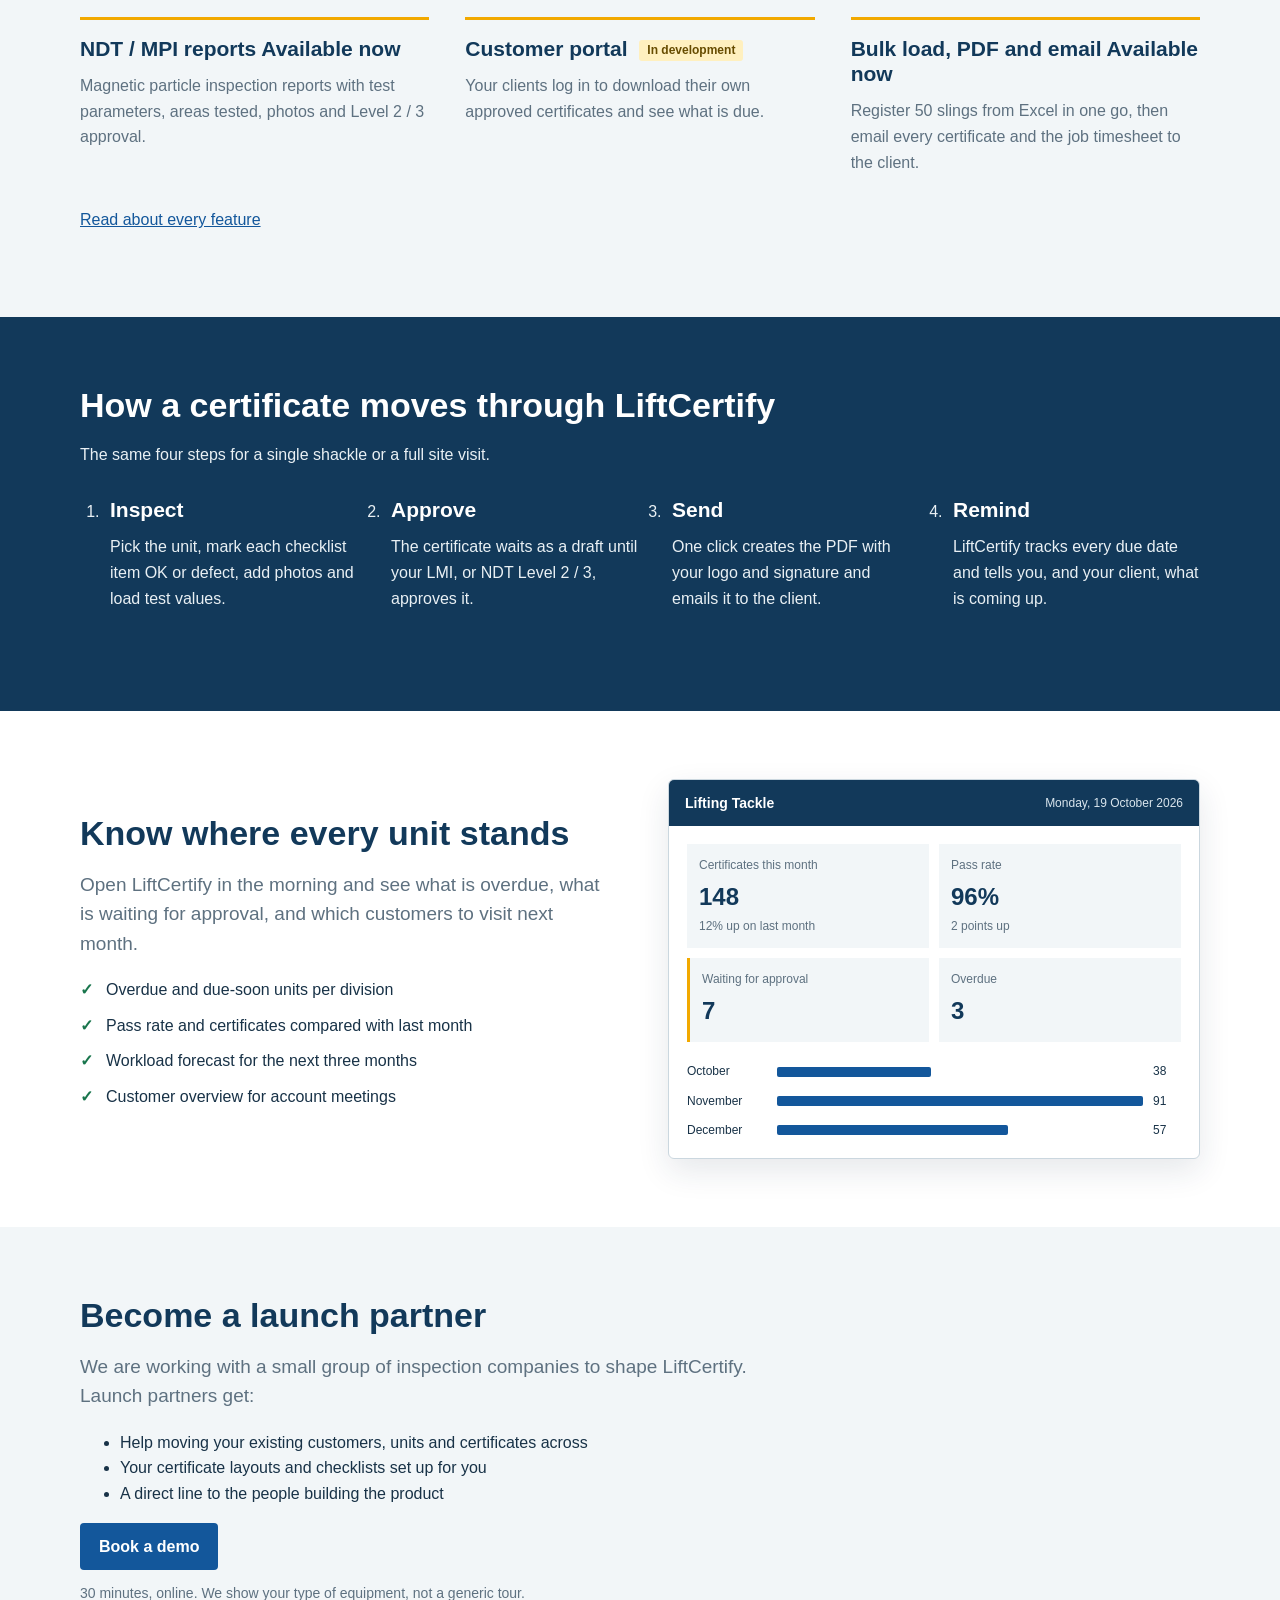
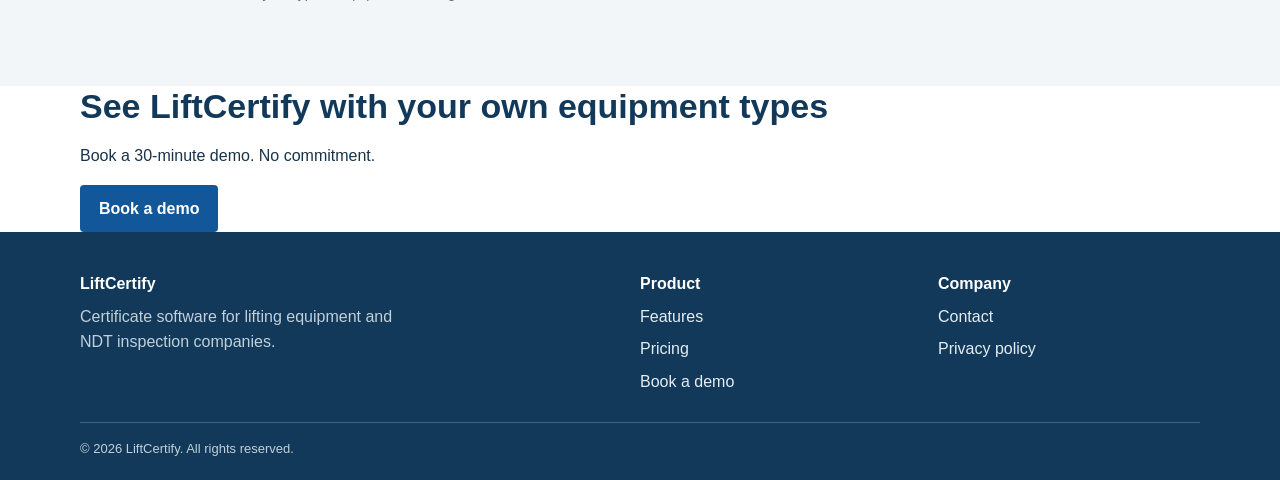
==== commit 3efdb633: "Update feature headings to indicate availability" ====
--- a/index.html
+++ b/index.html
@@ -111,15 +111,15 @@
             <p>Checklists, photos and signatures on a phone or tablet, even without signal underground. Syncs when you are back in coverage.</p>
           </div>
           <div class="feature-item">
-            <h3>Dashboards and forecasts</h3>
+            <h3>Dashboards and forecasts <span class="tag-available">Available now</span></h3>
             <p>Certificates this month, pass rate, hours worked, overdue units and the workload due over the next three months.</p>
           </div>
           <div class="feature-item">
-            <h3>LMI approval and audit trail</h3>
+            <h3>LMI approval and audit trail <span class="tag-available">Available now</span></h3>
             <p>Drafts stay drafts until an LMI with a valid registration approves. Every change, approval and email is logged.</p>
           </div>
           <div class="feature-item">
-            <h3>NDT / MPI reports</h3>
+            <h3>NDT / MPI reports <span class="tag-available">Available now</span></h3>
             <p>Magnetic particle inspection reports with test parameters, areas tested, photos and Level 2 / 3 approval.</p>
           </div>
           <div class="feature-item">
@@ -127,7 +127,7 @@
             <p>Your clients log in to download their own approved certificates and see what is due.</p>
           </div>
           <div class="feature-item">
-            <h3>Bulk load, PDF and email</h3>
+            <h3>Bulk load, PDF and email <span class="tag-available">Available now</span></h3>
             <p>Register 50 slings from Excel in one go, then email every certificate and the job timesheet to the client.</p>
           </div>
         </div>
